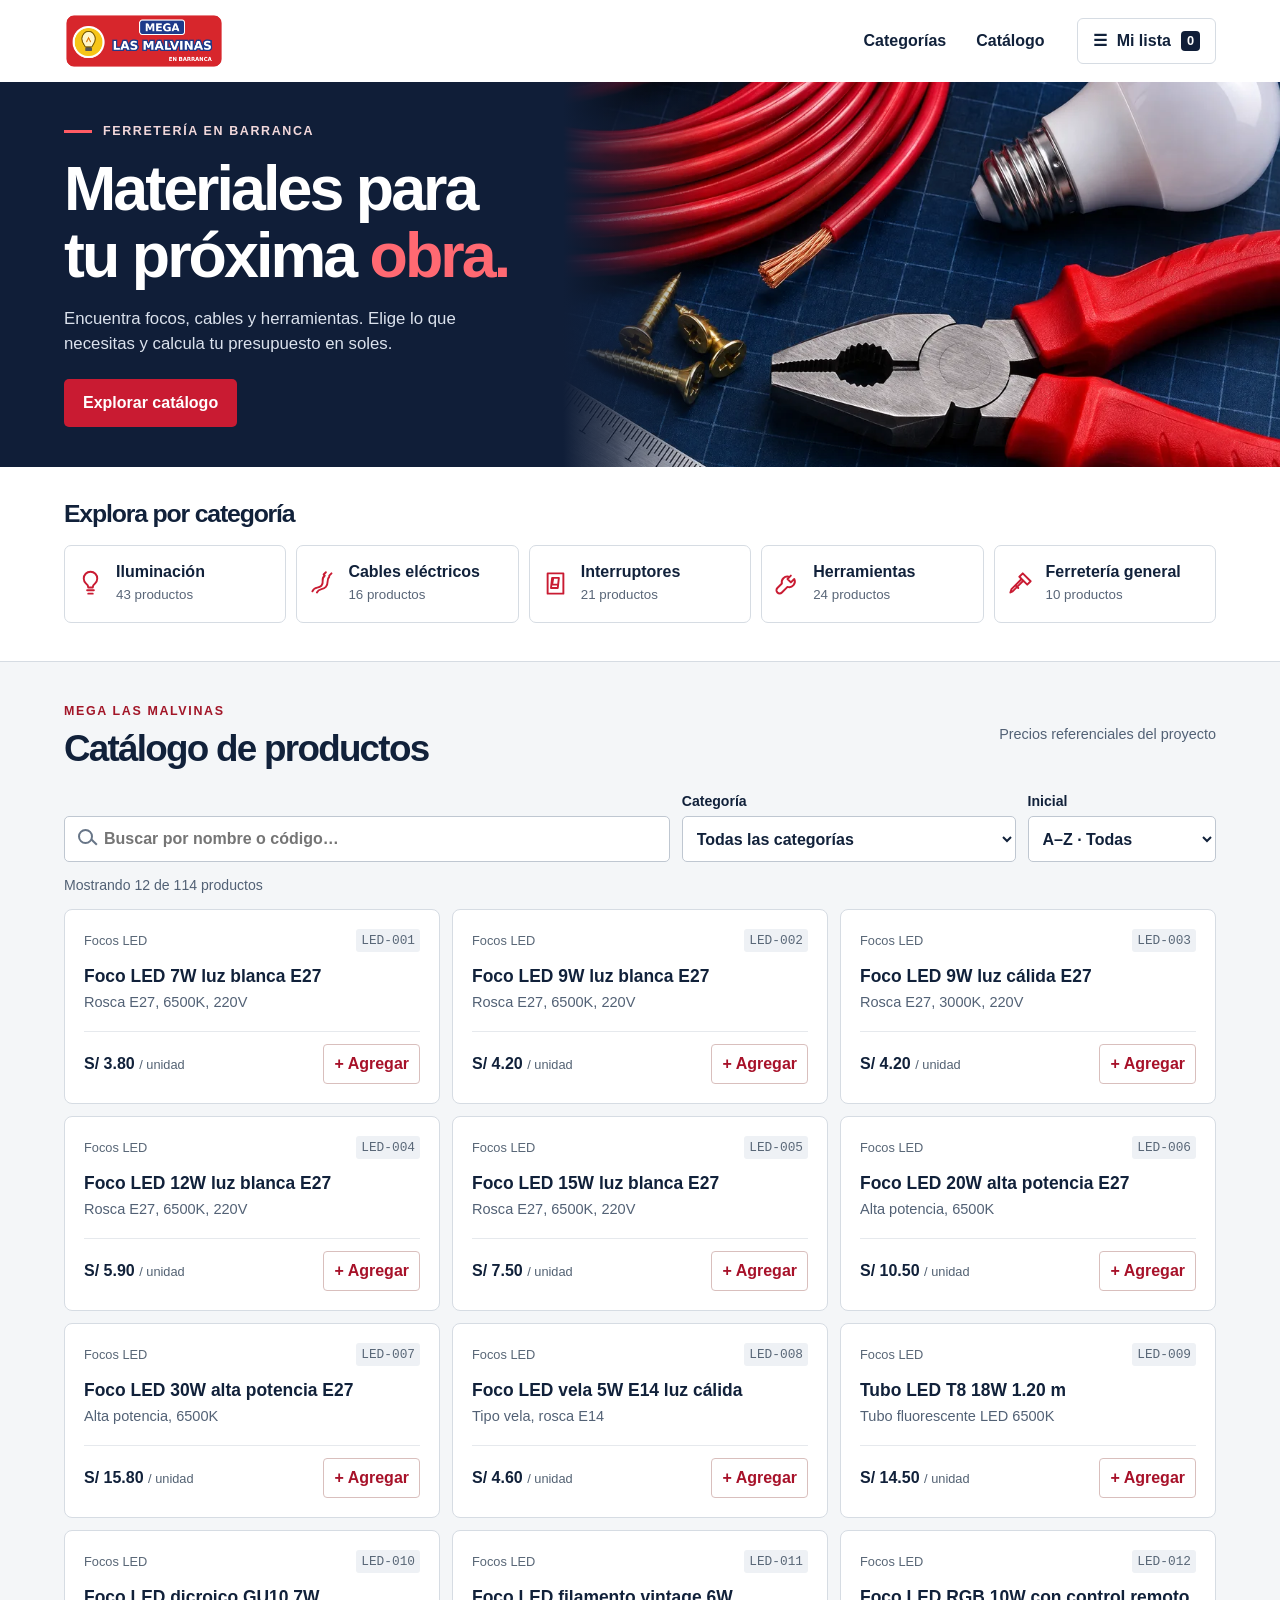
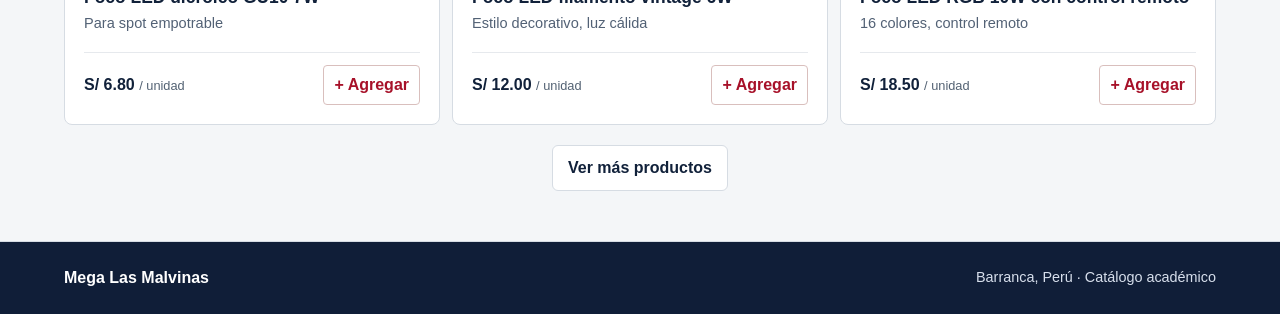
==== index.html @ dc126f72 "Publicar catálogo web de Ferretería Mega Las Malvinas" ====
<!doctype html>
<html lang="es-PE">
<head>
<meta charset="utf-8">
<meta name="viewport" content="width=device-width, initial-scale=1">
<meta name="theme-color" content="#101e38">
<title>Mega Las Malvinas | Catálogo de ferretería en Barranca</title>
<meta name="description" content="Explora los materiales eléctricos y de ferretería del proyecto Mega Las Malvinas de Barranca. Arma y descarga tu lista de materiales con precios referenciales en soles.">
<link rel="icon" href="./assets/logo.png"><link rel="stylesheet" href="./estilos.css">
<script src="./catalogo.js" defer></script><script src="./app.js" defer></script>
</head>
<body>
<a class="skip" href="#catalogo">Saltar al catálogo</a>
<header><div class="wrap bar">
<a class="brand" href="#inicio" aria-label="Mega Las Malvinas, inicio"><img src="./assets/logo.png" width="600" height="208" alt="Mega Las Malvinas en Barranca"></a>
<nav aria-label="Principal"><a href="#categorias">Categorías</a><a href="#catalogo">Catálogo</a></nav>
<button id="open-list" class="list-button"><span aria-hidden="true">☰</span> Mi lista <b id="count">0</b></button>
</div></header>
<main id="inicio">
<section class="hero"><div class="hero-photo"></div><div class="wrap hero-inner"><div class="hero-copy">
<p class="eyebrow"><i></i> Ferretería en Barranca</p>
<h1>Materiales para<br>tu próxima <em>obra.</em></h1>
<p class="intro">Encuentra focos, cables y herramientas. Elige lo que necesitas y calcula tu presupuesto en soles.</p>
<a class="primary" href="#catalogo">Explorar catálogo</a>
</div></div></section>
<section id="categorias" class="wrap category-section"><h2>Explora por categoría</h2><div class="categories" id="category-buttons"></div></section>
<section id="catalogo" class="catalog-section"><div class="wrap">
<div class="catalog-head"><div><p class="kicker">Mega Las Malvinas</p><h2>Catálogo de productos</h2></div><span class="note">Precios referenciales del proyecto</span></div>
<div class="filters"><label class="search"><span class="visually-hidden">Buscar por nombre, código o descripción</span><span class="lens" aria-hidden="true"></span><input type="search" id="search" placeholder="Buscar por nombre o código…"></label><label>Categoría<select id="category"><option value="">Todas las categorías</option></select></label><label>Inicial<select id="initial"><option value="">A–Z · Todas</option></select></label></div>
<p id="results" role="status"></p>
<div id="cards" class="product-grid"></div><button id="more" class="secondary more" hidden>Ver más productos</button>
</div></section>
</main><footer><div class="wrap"><strong>Mega Las Malvinas</strong><span>Barranca, Perú · Catálogo académico</span></div></footer>
<dialog id="list" aria-labelledby="list-title"><div class="dialog-head"><h2 id="list-title">Mi lista de materiales</h2><button class="close" id="close-list" aria-label="Cerrar lista">×</button></div><div id="items"></div><div class="summary"><span>Total referencial</span><strong id="total"></strong></div><p class="dialog-note">Esta lista se guarda en tu navegador. Los importes corresponden a los datos de ejemplo del proyecto.</p><button id="download" class="primary">Descargar lista (.txt)</button></dialog>
<div role="status" id="feedback" class="toast"></div>
</body></html>
---- estilos.css ----
:root{--ink:#11213a;--red:#c91b32;--navy:#101e38;--soft:#f2f4f7;--line:#d6dce3;color:var(--ink);font:100%/1.5 "Inter","Segoe UI",Arial,sans-serif}
*{box-sizing:border-box}body{margin:0}button,input,select{font:inherit;color:inherit}button,a{touch-action:manipulation}button{cursor:pointer}a{color:inherit;text-decoration:none}button:focus-visible,a:focus-visible,input:focus-visible,select:focus-visible{outline:3px solid #2683cb;outline-offset:3px}[hidden]{display:none!important}.visually-hidden,.skip:not(:focus){position:absolute;clip-path:inset(50%);width:1px;height:1px;overflow:hidden}.skip:focus{position:absolute;z-index:5;background:white;padding:12px}.wrap{width:min(1192px,90%);margin:auto}
.bar{display:flex;align-items:center;gap:32px;min-height:82px}.brand{display:flex}.brand img{width:160px;height:auto}.bar nav{display:flex;align-items:center;gap:30px;margin-left:auto;font-weight:650}.bar a:hover{color:var(--red)}.list-button,.secondary{background:white;border:1px solid var(--line);border-radius:6px;padding:10px 15px;font-weight:650}.list-button{display:flex;gap:10px;align-items:center}.list-button b{background:var(--navy);color:white;border-radius:4px;padding:0 6px;font-size:.8rem}.list-button:hover,.secondary:hover{background:#eef2f6}
.hero{background:var(--navy);color:white;position:relative;isolation:isolate;overflow:hidden}.hero-photo{position:absolute;inset:0 0 0 44%;background:url("./assets/taller.webp") center 54%/cover no-repeat;z-index:-1}.hero-photo:before{content:"";position:absolute;inset:0;background:linear-gradient(90deg,var(--navy),transparent 20%)}.hero-inner{min-height:382px;display:flex;align-items:center}.hero-copy{width:54%;padding:40px 0}.eyebrow,.kicker{font-size:.78rem;letter-spacing:.13em;font-weight:750;text-transform:uppercase}.eyebrow{display:flex;align-items:center;gap:11px;margin:0 0 14px;color:#f2d8db}.eyebrow i{width:28px;height:3px;background:#ff5b64}h1,h2,h3,p{margin:0}h1,h2{line-height:1.07;letter-spacing:-.047em}h1{font-size:clamp(2.85rem,4.9vw,4.6rem);font-weight:800}h1 em{font-style:normal;color:#ff6972}.intro{font-size:1.05rem;max-width:430px;color:#dbe2ed;margin:17px 0 23px}.primary{display:inline-flex;align-items:center;justify-content:center;color:white;background:var(--red);border:0;border-radius:5px;font-weight:700;padding:12px 19px}.primary:hover{background:#a10e23}
h2{font-size:clamp(1.6rem,3vw,2.3rem)}.category-section{padding:34px 0 38px}.category-section h2{font-size:1.55rem;margin-bottom:17px}.categories{display:grid;grid-template-columns:repeat(5,minmax(0,1fr));gap:10px}.cat{display:flex;text-align:left;align-items:center;gap:12px;background:white;border:1px solid var(--line);padding:16px 12px;min-height:78px;border-radius:7px}.cat:hover,.cat[aria-pressed="true"]{border-color:var(--red);background:#fff7f7}.cat strong,.cat small{display:block}.cat strong{line-height:1.15}.cat small{color:#596678;margin-top:4px}.cat svg{width:27px;height:27px;flex:none;color:var(--red)}.catalog-section{background:#f4f6f8;padding:40px 0 50px;border-block:1px solid var(--line)}.catalog-head,.dialog-head,.summary,footer .wrap{display:flex;align-items:center;justify-content:space-between;gap:14px}.kicker{color:#a21628;margin:0 0 8px}.note,.dialog-note,#results,.description{color:#526175}.note{font-size:.9rem}.filters{display:grid;grid-template-columns:2.25fr 1.24fr .7fr;align-items:end;gap:12px;margin:23px 0 12px}.filters label{font-size:.88rem;font-weight:650}.filters select,.filters input{height:46px;width:100%;background:white;border:1px solid #bfc7d1;border-radius:5px;padding:0 10px;margin-top:4px;font-size:1rem}.filters select{padding-right:22px}.search{position:relative}.search input{padding-left:39px}.lens{position:absolute;top:17px;left:14px;width:15px;height:15px;border:2px solid #677587;border-radius:50%}.lens:after{content:"";position:absolute;left:10px;top:10px;width:8px;height:2px;background:#677587;transform:rotate(45deg)}#results{font-size:.88rem;margin:13px 0}.product-grid{display:grid;grid-template-columns:repeat(3,minmax(0,1fr));gap:12px}.product,.empty{background:white;border:1px solid var(--line);border-radius:8px;padding:19px}.product{display:flex;flex-direction:column}.product .meta{display:flex;gap:8px;justify-content:space-between;align-items:center;color:#596777;font-size:.8rem}.code{font-family:monospace;background:#eef1f5;padding:2px 5px;border-radius:3px}.product h3{font-size:1.09rem;line-height:1.32;margin:13px 0 4px}.description{font-size:.91rem;margin-bottom:17px}.product-bottom{display:flex;align-items:center;justify-content:space-between;gap:8px;margin-top:auto;padding-top:12px;border-top:1px solid #e6e9ed}.price{font-weight:750}.unit{font-weight:400;color:#536273;font-size:.8rem}.add{border:1px solid #d9bfbd;color:#a71129;border-radius:4px;background:#fff;padding:7px 10px;font-weight:650}.add:hover{background:#fff1f2}.empty{grid-column:1/-1}.empty button{margin-top:12px}.more{display:block;margin:20px auto 0}footer{background:var(--navy);color:white;padding:24px 0}footer span{font-size:.9rem;color:#d7dfec}
dialog{border:0;border-radius:12px;width:min(560px,94vw);max-height:85vh;padding:24px;color:var(--ink);box-shadow:0 18px 65px #11213a44}dialog::backdrop{background:#101e3899}.dialog-head{margin-bottom:16px}.dialog-head h2{font-size:1.5rem}.close,.step{border:1px solid var(--line);background:white;border-radius:5px;min-width:34px;height:34px}.close{font-size:1.2rem}.list-row{border-top:1px solid var(--line);padding:12px 0;display:flex;align-items:center;gap:10px;justify-content:space-between}.list-row small{display:block;color:#526175}.steps{display:flex;align-items:center;gap:8px;white-space:nowrap}.summary{padding:16px 0;border-top:1px solid var(--line);font-size:1.1rem}.dialog-note{font-size:.9rem;margin-bottom:15px}.toast:not(:empty){position:fixed;bottom:20px;left:50%;transform:translateX(-50%);background:var(--navy);color:white;padding:10px 18px;border-radius:6px;box-shadow:0 4px 16px #101e3840;z-index:3;text-align:center;width:max-content;max-width:94vw}
@media(max-width:930px){.categories{grid-template-columns:repeat(3,1fr)}.product-grid{grid-template-columns:repeat(2,minmax(0,1fr))}.hero-photo{left:47%}.hero-copy{width:55%}}
@media(max-width:640px){.wrap{width:92%}.bar{min-height:64px;gap:10px}.brand img{width:125px}.bar nav{display:none}.list-button{margin-left:auto;padding:7px 10px}.hero-inner{min-height:0}.hero-copy{width:100%;padding:32px 0 27px}.hero{display:flex;flex-direction:column}.hero-photo{position:relative;inset:auto;order:2;width:100%;height:150px;background-position:center 58%}.hero-photo:before{display:none}.intro{font-size:1rem;max-width:360px}.categories{grid-template-columns:repeat(2,minmax(0,1fr));gap:7px}.cat{padding:11px 9px;min-height:66px;gap:8px}.cat svg{width:22px}.cat strong{font-size:.94rem}.category-section{padding:24px 0}.catalog-section{padding:27px 0}.catalog-head{display:block}.note{display:block;margin:8px 0}.filters{grid-template-columns:minmax(0,1.3fr) minmax(0,1fr);gap:8px;margin-top:12px}.search{grid-column:1/-1}.product-grid{grid-template-columns:1fr}.product{padding:15px}.list-row{align-items:flex-start;flex-wrap:wrap}.steps{margin-left:auto}footer .wrap{align-items:flex-start;flex-direction:column;gap:3px}}
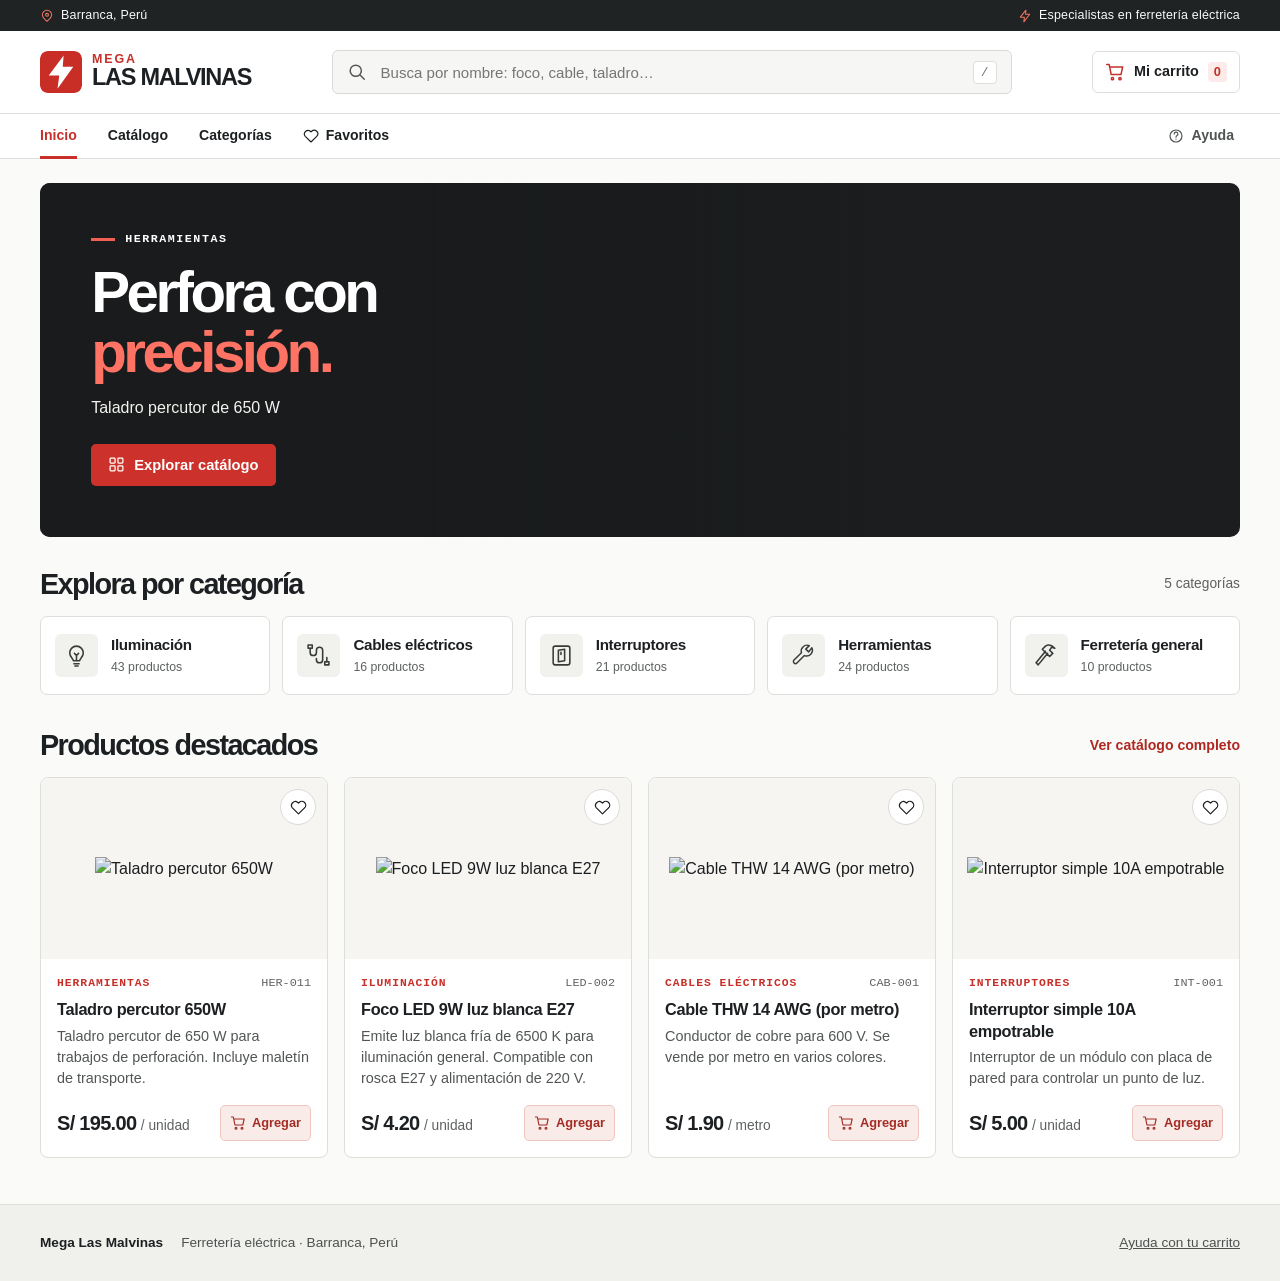
==== commit 4e5dfe34: "Publicar el catálogo editable de Mega Las Malvinas y conectar el carrito con la tienda" ====
--- a/index.html
+++ b/index.html
@@ -1,36 +1,11 @@
 <!doctype html>
 <html lang="es-PE">
 <head>
-<meta charset="utf-8">
-<meta name="viewport" content="width=device-width, initial-scale=1">
-<meta name="theme-color" content="#101e38">
-<title>Mega Las Malvinas | Catálogo de ferretería en Barranca</title>
-<meta name="description" content="Explora los materiales eléctricos y de ferretería del proyecto Mega Las Malvinas de Barranca. Arma y descarga tu lista de materiales con precios referenciales en soles.">
-<link rel="icon" href="./assets/logo.png"><link rel="stylesheet" href="./estilos.css">
-<script src="./catalogo.js" defer></script><script src="./app.js" defer></script>
+  <meta charset="utf-8">
+  <meta name="viewport" content="width=device-width, initial-scale=1">
+  <title>Mega Las Malvinas | Catálogo</title>
+  <script>location.replace("./ferreteria-las-malvinas/" + location.search + location.hash);</script>
+  <noscript><meta http-equiv="refresh" content="0; url=./ferreteria-las-malvinas/"></noscript>
 </head>
-<body>
-<a class="skip" href="#catalogo">Saltar al catálogo</a>
-<header><div class="wrap bar">
-<a class="brand" href="#inicio" aria-label="Mega Las Malvinas, inicio"><img src="./assets/logo.png" width="600" height="208" alt="Mega Las Malvinas en Barranca"></a>
-<nav aria-label="Principal"><a href="#categorias">Categorías</a><a href="#catalogo">Catálogo</a></nav>
-<button id="open-list" class="list-button"><span aria-hidden="true">☰</span> Mi lista <b id="count">0</b></button>
-</div></header>
-<main id="inicio">
-<section class="hero"><div class="hero-photo"></div><div class="wrap hero-inner"><div class="hero-copy">
-<p class="eyebrow"><i></i> Ferretería en Barranca</p>
-<h1>Materiales para<br>tu próxima <em>obra.</em></h1>
-<p class="intro">Encuentra focos, cables y herramientas. Elige lo que necesitas y calcula tu presupuesto en soles.</p>
-<a class="primary" href="#catalogo">Explorar catálogo</a>
-</div></div></section>
-<section id="categorias" class="wrap category-section"><h2>Explora por categoría</h2><div class="categories" id="category-buttons"></div></section>
-<section id="catalogo" class="catalog-section"><div class="wrap">
-<div class="catalog-head"><div><p class="kicker">Mega Las Malvinas</p><h2>Catálogo de productos</h2></div><span class="note">Precios referenciales del proyecto</span></div>
-<div class="filters"><label class="search"><span class="visually-hidden">Buscar por nombre, código o descripción</span><span class="lens" aria-hidden="true"></span><input type="search" id="search" placeholder="Buscar por nombre o código…"></label><label>Categoría<select id="category"><option value="">Todas las categorías</option></select></label><label>Inicial<select id="initial"><option value="">A–Z · Todas</option></select></label></div>
-<p id="results" role="status"></p>
-<div id="cards" class="product-grid"></div><button id="more" class="secondary more" hidden>Ver más productos</button>
-</div></section>
-</main><footer><div class="wrap"><strong>Mega Las Malvinas</strong><span>Barranca, Perú · Catálogo académico</span></div></footer>
-<dialog id="list" aria-labelledby="list-title"><div class="dialog-head"><h2 id="list-title">Mi lista de materiales</h2><button class="close" id="close-list" aria-label="Cerrar lista">×</button></div><div id="items"></div><div class="summary"><span>Total referencial</span><strong id="total"></strong></div><p class="dialog-note">Esta lista se guarda en tu navegador. Los importes corresponden a los datos de ejemplo del proyecto.</p><button id="download" class="primary">Descargar lista (.txt)</button></dialog>
-<div role="status" id="feedback" class="toast"></div>
-</body></html>
+<body><a href="./ferreteria-las-malvinas/">Abrir el catálogo de Mega Las Malvinas</a></body>
+</html>
